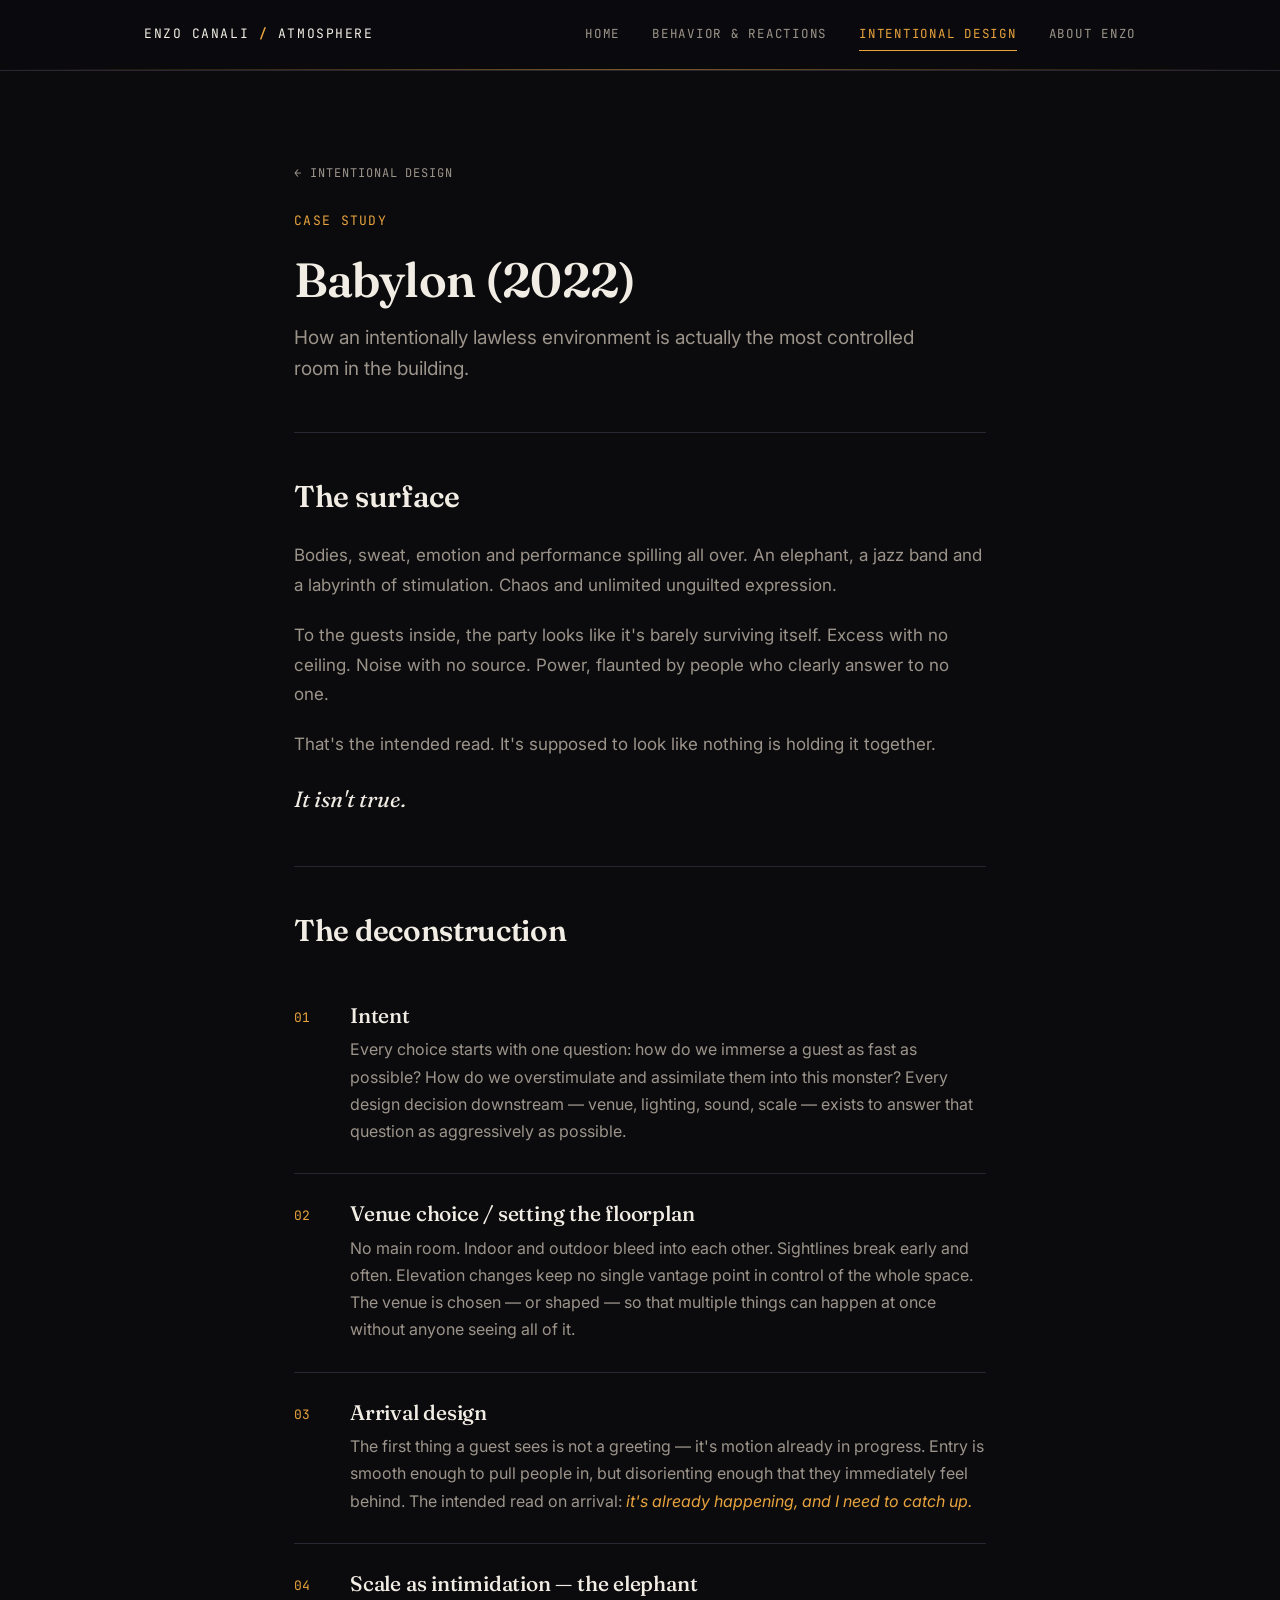
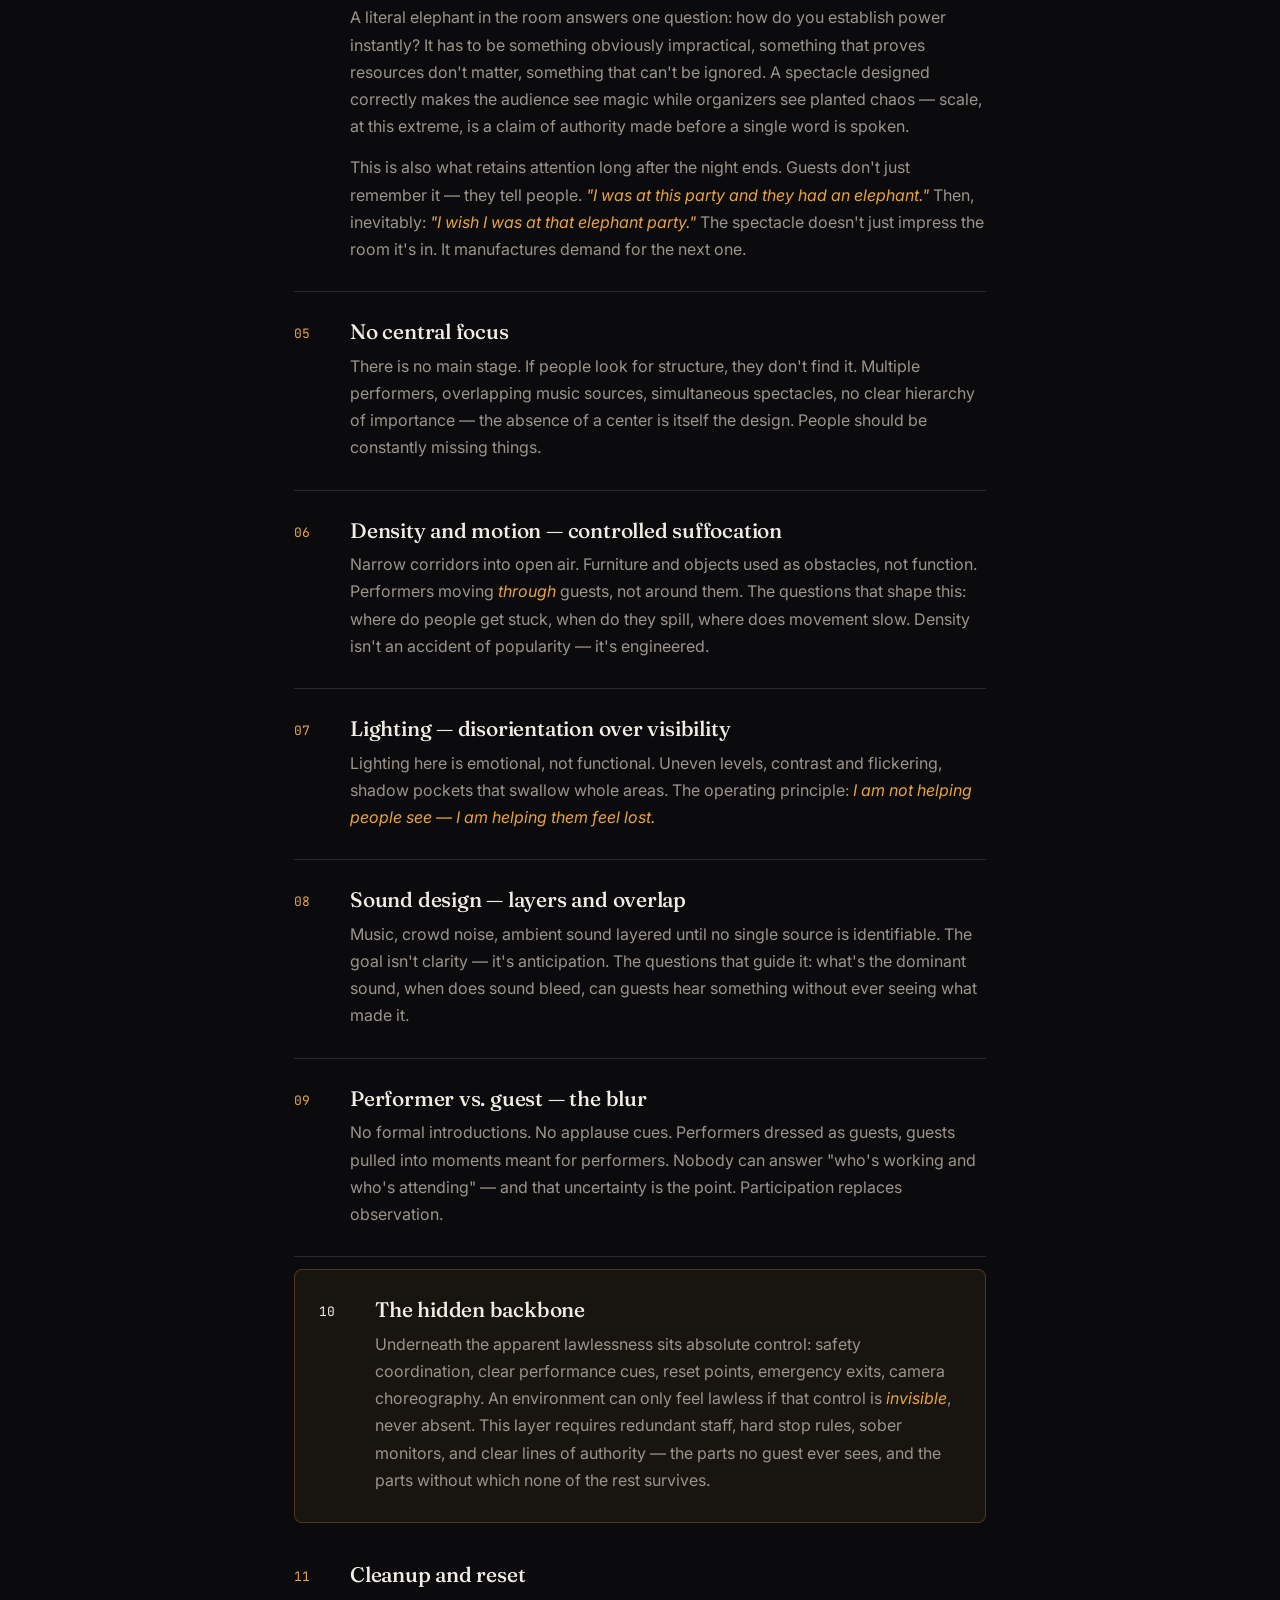
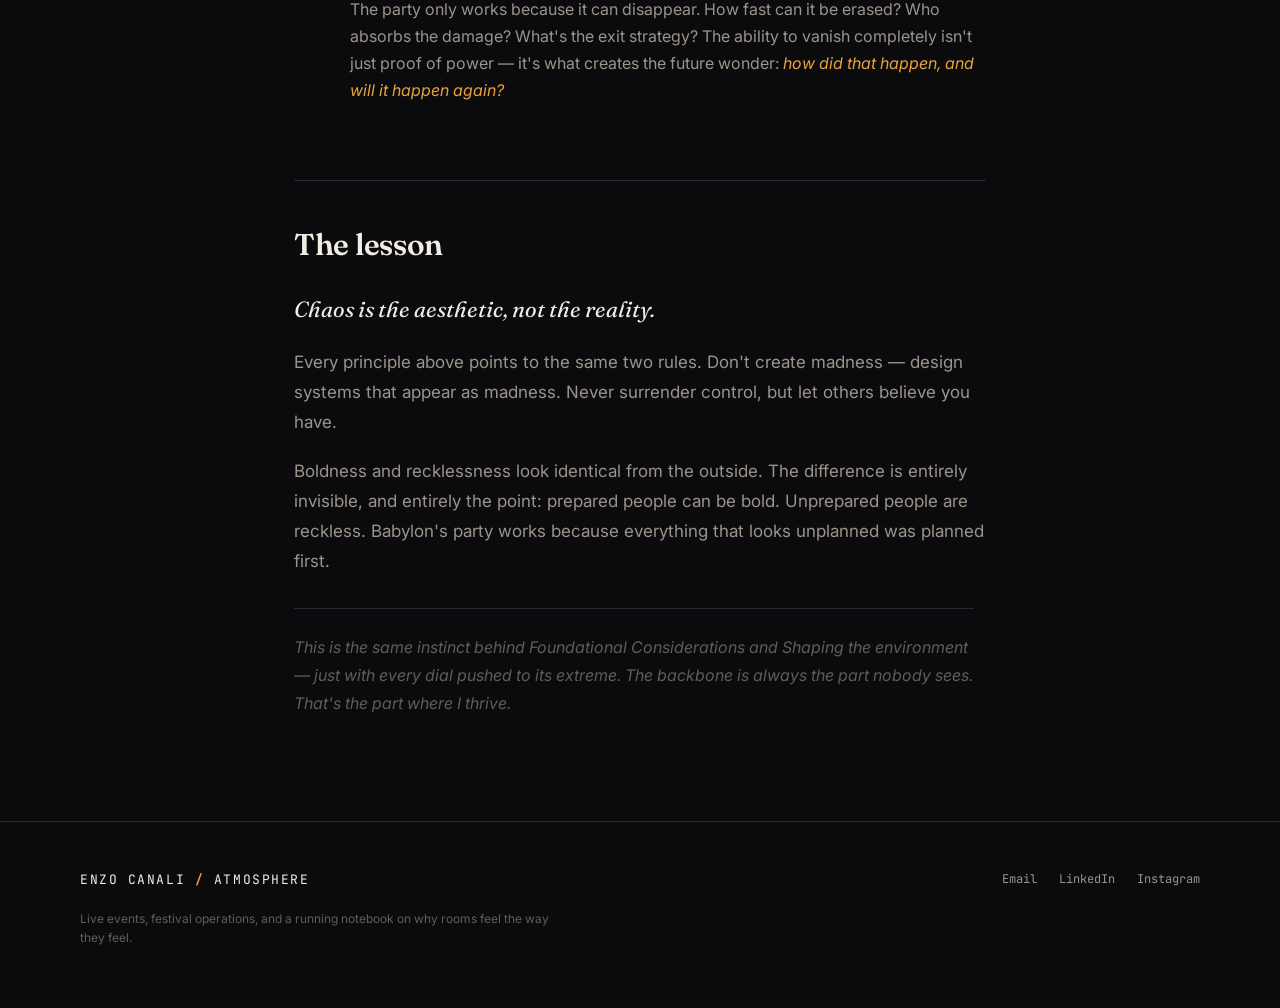
==== babylon-case-study.html @ 4037fc71 "Add Babylon case study and rework Intentional Design page Rename to Intentional Design, replace the " ====
<!DOCTYPE html>
<html lang="en">
<head>
<meta charset="UTF-8">
<meta name="viewport" content="width=device-width, initial-scale=1">
<title>Babylon (2022) — Enzo Canali</title>
<meta name="description" content="A case study in engineered chaos — how an intentionally lawless party is actually the most controlled room in the building.">
<link rel="preconnect" href="https://fonts.googleapis.com">
<link href="https://fonts.googleapis.com/css2?family=Fraunces:opsz,wght@9..144,500;9..144,600;9..144,700&family=Inter:wght@400;500;600&family=JetBrains+Mono:wght@400;500&display=swap" rel="stylesheet">
<link rel="stylesheet" href="styles.css">
</head>
<body>

<div id="blackout"></div>

<header class="site">
  <nav class="nav">
    <a href="index.html" class="brand">Enzo Canali <strong>/</strong> ATMOSPHERE</a>
    <button class="navtoggle">MENU</button>
    <div class="navlinks">
      <a href="index.html">Home</a>
      <a href="crowd-psychology.html">Behavior &amp; Reactions</a>
      <a href="event-planning.html" class="active">Intentional Design</a>
      <a href="past-events.html">About Enzo</a>
    </div>
  </nav>
  <div class="pulse-line"></div>
</header>

<main>

<div class="case-study-page">

  <a href="event-planning.html" class="cs-back">← Intentional Design</a>

  <div class="cs-kicker">Case Study</div>

  <h1 class="cs-title">Babylon (2022)</h1>
  <p class="cs-subtitle">How an intentionally lawless environment is actually the most controlled room in the building.</p>

  <div class="cs-divider"></div>

  <section class="cs-section">
    <h2 class="cs-h2">The surface</h2>
    <p class="cs-body">
      Bodies, sweat, emotion and performance spilling all over. An elephant, a jazz band
      and a labyrinth of stimulation. Chaos and unlimited unguilted expression.
    </p>
    <p class="cs-body">
      To the guests inside, the party looks like it's barely surviving itself.
      Excess with no ceiling. Noise with no source. Power, flaunted by people who
      clearly answer to no one.
    </p>
    <p class="cs-body">
      That's the intended read. It's supposed to look like nothing is holding it together.
    </p>
    <p class="cs-body cs-emphasis">It isn't true.</p>
  </section>

  <div class="cs-divider"></div>

  <section class="cs-section">
    <h2 class="cs-h2">The deconstruction</h2>

    <div class="cs-point">
      <div class="cs-point-num">01</div>
      <div class="cs-point-body">
        <h3 class="cs-point-title">Intent</h3>
        <p>Every choice starts with one question: how do we immerse a guest as fast as
        possible? How do we overstimulate and assimilate them into this monster? Every
        design decision downstream — venue, lighting, sound, scale — exists to answer
        that question as aggressively as possible.</p>
      </div>
    </div>

    <div class="cs-point">
      <div class="cs-point-num">02</div>
      <div class="cs-point-body">
        <h3 class="cs-point-title">Venue choice / setting the floorplan</h3>
        <p>No main room. Indoor and outdoor bleed into each other. Sightlines break
        early and often. Elevation changes keep no single vantage point in control of
        the whole space. The venue is chosen — or shaped — so that multiple things can
        happen at once without anyone seeing all of it.</p>
      </div>
    </div>

    <div class="cs-point">
      <div class="cs-point-num">03</div>
      <div class="cs-point-body">
        <h3 class="cs-point-title">Arrival design</h3>
        <p>The first thing a guest sees is not a greeting — it's motion already in
        progress. Entry is smooth enough to pull people in, but disorienting enough
        that they immediately feel behind. The intended read on arrival:
        <em>it's already happening, and I need to catch up.</em></p>
      </div>
    </div>

    <div class="cs-point">
      <div class="cs-point-num">04</div>
      <div class="cs-point-body">
        <h3 class="cs-point-title">Scale as intimidation — the elephant</h3>
        <p>A literal elephant in the room answers one question: how do you establish
        power instantly? It has to be something obviously impractical, something that
        proves resources don't matter, something that can't be ignored. A spectacle
        designed correctly makes the audience see magic while organizers see planted
        chaos — scale, at this extreme, is a claim of authority made before a single
        word is spoken.</p>
        <p>This is also what retains attention long after the night ends. Guests don't
        just remember it — they tell people. <em>"I was at this party and they had an
        elephant."</em> Then, inevitably: <em>"I wish I was at that elephant party."</em>
        The spectacle doesn't just impress the room it's in. It manufactures demand for
        the next one.</p>
      </div>
    </div>

    <div class="cs-point">
      <div class="cs-point-num">05</div>
      <div class="cs-point-body">
        <h3 class="cs-point-title">No central focus</h3>
        <p>There is no main stage. If people look for structure, they don't find it.
        Multiple performers, overlapping music sources, simultaneous spectacles, no
        clear hierarchy of importance — the absence of a center is itself the design.
        People should be constantly missing things.</p>
      </div>
    </div>

    <div class="cs-point">
      <div class="cs-point-num">06</div>
      <div class="cs-point-body">
        <h3 class="cs-point-title">Density and motion — controlled suffocation</h3>
        <p>Narrow corridors into open air. Furniture and objects used as obstacles,
        not function. Performers moving <em>through</em> guests, not around them. The
        questions that shape this: where do people get stuck, when do they spill,
        where does movement slow. Density isn't an accident of popularity — it's
        engineered.</p>
      </div>
    </div>

    <div class="cs-point">
      <div class="cs-point-num">07</div>
      <div class="cs-point-body">
        <h3 class="cs-point-title">Lighting — disorientation over visibility</h3>
        <p>Lighting here is emotional, not functional. Uneven levels, contrast and
        flickering, shadow pockets that swallow whole areas. The operating principle:
        <em>I am not helping people see — I am helping them feel lost.</em></p>
      </div>
    </div>

    <div class="cs-point">
      <div class="cs-point-num">08</div>
      <div class="cs-point-body">
        <h3 class="cs-point-title">Sound design — layers and overlap</h3>
        <p>Music, crowd noise, ambient sound layered until no single source is
        identifiable. The goal isn't clarity — it's anticipation. The questions that
        guide it: what's the dominant sound, when does sound bleed, can guests hear
        something without ever seeing what made it.</p>
      </div>
    </div>

    <div class="cs-point">
      <div class="cs-point-num">09</div>
      <div class="cs-point-body">
        <h3 class="cs-point-title">Performer vs. guest — the blur</h3>
        <p>No formal introductions. No applause cues. Performers dressed as guests,
        guests pulled into moments meant for performers. Nobody can answer "who's
        working and who's attending" — and that uncertainty is the point.
        Participation replaces observation.</p>
      </div>
    </div>

    <!-- Hidden backbone — the reveal. Visually set apart from the rest of the list. -->
    <div class="cs-point cs-backbone">
      <div class="cs-point-num">10</div>
      <div class="cs-point-body">
        <h3 class="cs-point-title">The hidden backbone</h3>
        <p>Underneath the apparent lawlessness sits absolute control: safety
        coordination, clear performance cues, reset points, emergency exits, camera
        choreography. An environment can only feel lawless if that control is
        <em>invisible</em>, never absent. This layer requires redundant staff, hard
        stop rules, sober monitors, and clear lines of authority — the parts no guest
        ever sees, and the parts without which none of the rest survives.</p>
      </div>
    </div>

    <div class="cs-point">
      <div class="cs-point-num">11</div>
      <div class="cs-point-body">
        <h3 class="cs-point-title">Cleanup and reset</h3>
        <p>The party only works because it can disappear. How fast can it be erased?
        Who absorbs the damage? What's the exit strategy? The ability to vanish
        completely isn't just proof of power — it's what creates the future wonder:
        <em>how did that happen, and will it happen again?</em></p>
      </div>
    </div>

  </section>

  <div class="cs-divider"></div>

  <section class="cs-section">
    <h2 class="cs-h2">The lesson</h2>
    <p class="cs-body cs-emphasis">Chaos is the aesthetic, not the reality.</p>
    <p class="cs-body">
      Every principle above points to the same two rules. Don't create madness —
      design systems that appear as madness. Never surrender control, but let others
      believe you have.
    </p>
    <p class="cs-body">
      Boldness and recklessness look identical from the outside. The difference is
      entirely invisible, and entirely the point: prepared people can be bold.
      Unprepared people are reckless. Babylon's party works because everything that
      looks unplanned was planned first.
    </p>
    <p class="cs-closer">
      This is the same instinct behind Foundational Considerations and Shaping the
      environment — just with every dial pushed to its extreme. The backbone is always
      the part nobody sees. That's the part where I thrive.
    </p>
  </section>

</div>

</main>

<footer class="site">
  <div class="footer-inner">
    <div>
      <div class="brand">Enzo Canali <strong>/</strong> ATMOSPHERE</div>
      <div class="footer-note">Live events, festival operations, and a running notebook on why rooms feel the way they feel.</div>
    </div>
    <div class="footer-links">
      <a href="mailto:Enzo.canali13@gmail.com">Email</a>
      <a href="#">LinkedIn</a>
      <a href="#">Instagram</a>
    </div>
  </div>
</footer>

<script src="script.js"></script>
</body>
</html>
---- styles.css ----
/* ===========================================================
   TOKENS
=========================================================== */
:root{
  --bg:        #0b0b0e;
  --bg-panel:  #131217;
  --bg-panel-2:#1b1920;
  --line:      #2a2732;

  --ink:       #f2ede4;
  --ink-dim:   #9c948a;
  --ink-faint: #625c56;

  --amber:     #e8a33d;
  --amber-dim: #7a5a28;
  --crimson:   #a3273a;
  --violet:    #6f5fa0;

  --display: "Fraunces", "Iowan Old Style", Georgia, serif;
  --body:    "Inter", -apple-system, BlinkMacSystemFont, sans-serif;
  --mono:    "JetBrains Mono", "SF Mono", Menlo, monospace;

  --max: 1120px;
  --pad: clamp(20px, 5vw, 64px);
}

*{ box-sizing:border-box; }
html{ scroll-behavior:smooth; }

body{
  margin:0;
  background:var(--bg);
  color:var(--ink);
  font-family:var(--body);
  font-size:16px;
  line-height:1.6;
  -webkit-font-smoothing:antialiased;
}

img{ max-width:100%; display:block; }
a{ color:inherit; text-decoration:none; }

::selection{ background:var(--amber); color:#1a1305; }

h1,h2,h3,h4{
  font-family:var(--display);
  font-weight:600;
  line-height:1.08;
  margin:0 0 .4em;
  letter-spacing:-0.01em;
}

.eyebrow{
  font-family:var(--mono);
  font-size:12px;
  letter-spacing:.14em;
  text-transform:uppercase;
  color:var(--amber);
  display:inline-flex;
  align-items:center;
  gap:.6em;
  margin-bottom:1.1em;
}
.eyebrow::before{
  content:"";
  width:22px; height:1px;
  background:var(--amber);
  display:inline-block;
}

.wrap{ max-width:var(--max); margin:0 auto; padding:0 var(--pad); }

/* ===========================================================
   SIGNATURE MOTIF — blackout / light flush intro
=========================================================== */
#blackout{
  position:fixed; inset:0; z-index:9999;
  background:
    radial-gradient(ellipse at 50% 40%, rgba(232,163,61,.35), transparent 60%),
    #000;
  pointer-events:none;
  opacity:1;
  animation: flush 1.15s cubic-bezier(.2,.7,.2,1) forwards;
  animation-delay:.15s;
}
@keyframes flush{
  0%   { opacity:1; }
  55%  { opacity:1; }
  100% { opacity:0; }
}
@media (prefers-reduced-motion: reduce){
  #blackout{ display:none; }
}

/* ambient pulse line under nav — slow heartbeat, BPM ~ resting */
.pulse-line{
  height:1px;
  background:linear-gradient(90deg, transparent, var(--amber-dim), transparent);
  animation: pulseGlow 4.4s ease-in-out infinite;
}
@keyframes pulseGlow{
  0%,100%{ opacity:.35; }
  50%{ opacity:1; box-shadow:0 0 12px 1px rgba(232,163,61,.5); }
}
@media (prefers-reduced-motion: reduce){
  .pulse-line{ animation:none; opacity:.5; }
}

/* ===========================================================
   NAV
=========================================================== */
header.site{
  position:sticky; top:0; z-index:50;
  background:rgba(11,11,14,.86);
  backdrop-filter:blur(10px);
  border-bottom:1px solid var(--line);
}
.nav{
  display:flex; align-items:center; justify-content:space-between;
  padding:18px var(--pad);
  max-width:var(--max); margin:0 auto;
}
.brand{
  font-family:var(--mono);
  font-size:13px;
  letter-spacing:.12em;
  text-transform:uppercase;
  color:var(--ink);
}
.brand strong{ color:var(--amber); font-weight:600; }

.navlinks{
  display:flex; gap:clamp(14px,2.6vw,32px);
  font-family:var(--mono);
  font-size:12.5px;
  letter-spacing:.06em;
  text-transform:uppercase;
}
.navlinks a{
  color:var(--ink-dim);
  padding:6px 0;
  border-bottom:1px solid transparent;
  transition:color .2s, border-color .2s;
  white-space:nowrap;
}
.navlinks a:hover{ color:var(--ink); }
.navlinks a.active{ color:var(--amber); border-color:var(--amber); }

.navtoggle{
  display:none;
  background:none; border:1px solid var(--line); color:var(--ink);
  font-family:var(--mono); font-size:12px; padding:8px 12px; border-radius:2px;
}

@media (max-width:760px){
  .navlinks{
    position:fixed; inset:64px 0 auto 0;
    background:var(--bg-panel);
    border-bottom:1px solid var(--line);
    flex-direction:column; gap:0;
    max-height:0; overflow:hidden;
    transition:max-height .3s ease;
  }
  .navlinks.open{ max-height:340px; }
  .navlinks a{ padding:16px var(--pad); border-bottom:1px solid var(--line); width:100%; }
  .navtoggle{ display:block; }
}

/* ===========================================================
   HERO
=========================================================== */
.hero{
  padding:clamp(64px,12vw,120px) var(--pad) clamp(48px,8vw,88px);
  max-width:var(--max); margin:0 auto;
}
.hero h1{
  font-size:clamp(32px,5vw,58px);
  line-height:1.18;
  max-width:40ch;
}
.hero .lede{
  font-size:clamp(16px,2vw,19px);
  color:var(--ink-dim);
  max-width:56ch;
  margin-top:18px;
}
.hero-actions{
  display:flex; gap:14px; flex-wrap:wrap;
  margin-top:36px;
}

.btn{
  font-family:var(--mono);
  font-size:12.5px;
  letter-spacing:.08em;
  text-transform:uppercase;
  padding:14px 22px;
  border-radius:2px;
  display:inline-block;
  transition:transform .15s ease, background .2s, color .2s, border-color .2s;
}
.btn-primary{
  background:var(--amber); color:#1a1305; font-weight:600;
}
.btn-primary:hover{ transform:translateY(-1px); }
.btn-ghost{
  border:1px solid var(--line); color:var(--ink);
}
.btn-ghost:hover{ border-color:var(--amber); color:var(--amber); }

/* ===========================================================
   SECTIONS / GENERIC
=========================================================== */
section{
  padding:clamp(56px,9vw,96px) var(--pad);
  max-width:var(--max); margin:0 auto;
  border-top:1px solid var(--line);
}
section:first-of-type{ border-top:none; }

.section-head{
  display:flex; justify-content:space-between; align-items:flex-end;
  gap:24px; margin-bottom:44px; flex-wrap:wrap;
}
.section-head h2{ font-size:clamp(28px,4vw,42px); max-width:20ch; }
.section-head p{ color:var(--ink-dim); max-width:42ch; margin:0; }

.section-head--stack{
  flex-direction:column; align-items:flex-start; gap:16px;
}
.section-head--stack h2{ max-width:none; }
.section-head--stack p{ max-width:70ch; }

/* stat strip */
.stats{
  display:grid;
  grid-template-columns:1fr;
  gap:16px;
  margin-top:8px;
}
.stat{
  background:var(--bg-panel);
  border:1px solid var(--line);
  border-top:3px solid var(--amber);
  padding:32px 26px;
  transition:background .2s;
}
.stat:hover{ background:var(--bg-panel-2); }
.stat-line{
  margin:0;
  font-family:var(--body);
  font-size:clamp(17px,2vw,19px);
  line-height:1.5;
}
.stat-strong{
  font-family:var(--display);
  font-weight:700;
  font-size:clamp(19px,2.4vw,22px);
  color:var(--amber);
}
.stat-soft{
  font-family:var(--display);
  font-weight:600;
  font-size:clamp(19px,2.4vw,22px);
  color:var(--ink);
}
.stat-muted{
  color:var(--ink-dim);
}

/* card grid */
.cards{
  display:grid;
  grid-template-columns:repeat(auto-fit,minmax(260px,1fr));
  gap:1px;
  background:var(--line);
  border:1px solid var(--line);
}
.card{
  background:var(--bg-panel);
  padding:32px 28px;
  transition:background .2s;
}
.card:hover{ background:var(--bg-panel-2); }

.cards-2col{ grid-template-columns:repeat(2,1fr); }
.cards-2col .card:last-child{ grid-column:1 / -1; }
@media (max-width:600px){ .cards-2col{ grid-template-columns:1fr; } }
.card .num{
  font-family:var(--mono); font-size:12px; color:var(--amber-dim);
  margin-bottom:16px; display:block;
}
.card h3{ font-size:20px; margin-bottom:10px; }
.card p{ color:var(--ink-dim); font-size:14.5px; margin:0; }
.card ul{ color:var(--ink-dim); font-size:14.5px; margin:0 0 14px; padding-left:18px; }
.card li{ margin-bottom:6px; }
.card p + p{ margin-top:12px; }

/* tabbed panel (reuses .card for inner typography/background) */
.tab-list{
  display:flex; gap:10px; flex-wrap:wrap;
}
.tab-btn{
  font-family:var(--mono); font-size:12px; letter-spacing:.05em;
  text-transform:uppercase; white-space:nowrap;
  color:var(--ink-dim);
  background:none;
  border:1px solid var(--line);
  padding:10px 16px;
  cursor:pointer;
  transition:color .2s, border-color .2s;
}
.tab-btn:hover{ color:var(--amber); border-color:var(--amber); }
.tab-btn.active{ color:var(--amber); border-color:var(--amber); }
.tab-panels{ margin-top:20px; }
.tab-panel{ display:none; border:1px solid var(--line); }
.tab-panel.active{ display:block; }
.card a.more{
  display:inline-block; margin-top:16px;
  font-family:var(--mono); font-size:12px; color:var(--amber);
  letter-spacing:.06em; text-transform:uppercase;
}

/* chapter divider between sections */
.section-divider{
  max-width:var(--max);
  margin:0 auto;
  padding:clamp(36px,6vw,64px) var(--pad);
  border-top:1px solid var(--line);
}
.section-divider__rule{
  display:flex;
  align-items:center;
  gap:clamp(16px,3vw,32px);
}
.section-divider__rule::before,
.section-divider__rule::after{
  content:"";
  flex:1;
  height:1px;
  background:var(--line);
}
.section-divider__rule span{
  font-family:var(--mono);
  font-size:13px;
  letter-spacing:.16em;
  text-transform:uppercase;
  color:var(--amber);
  white-space:nowrap;
}
.divider-bridge{
  margin:18px auto 0;
  max-width:60ch;
  text-align:center;
  color:var(--ink-dim);
  font-size:14.5px;
}
.divider-thesis{
  margin:24px auto 0;
  max-width:64ch;
  color:var(--ink);
  font-size:16px;
  line-height:1.6;
}
.section-divider + section{ border-top:none; }

/* divider used as the page-opening block */
.section-divider--lead{
  border-top:none;
  padding-top:clamp(48px,9vw,96px);
}
.section-divider--lead .divider-thesis{
  font-size:clamp(17px,2.2vw,20px);
  color:var(--ink);
}

/* numbered framework list (real sequences only) */
.steps{ counter-reset:step; }
.step{
  position:relative;
  padding:28px 0 28px 64px;
  border-top:1px solid var(--line);
}
.step:first-child{ border-top:none; }
.step::before{
  counter-increment:step;
  content: counter(step, decimal-leading-zero);
  position:absolute; left:0; top:28px;
  font-family:var(--mono); font-size:13px; color:var(--amber);
}
.step h3{ font-size:19px; margin-bottom:8px; }
.step p, .step ul{ color:var(--ink-dim); font-size:14.5px; margin:0; }
.step ul{ margin-top:10px; padding-left:18px; }
.step li{ margin-bottom:4px; }

/* quote / callout */
.callout{
  border-left:2px solid var(--amber);
  padding:4px 0 4px 24px;
  font-family:var(--display);
  font-size:clamp(19px,2.4vw,25px);
  color:var(--ink);
  margin:36px 0;
}
.callout cite{
  display:block; font-style:normal;
  font-family:var(--mono); font-size:12px; color:var(--ink-dim);
  margin-top:10px; letter-spacing:.04em;
}

/* case study block (historic events) */
.case{
  padding:44px 0;
  border-top:1px solid var(--line);
  display:grid; grid-template-columns:220px 1fr; gap:36px;
}
.case:first-child{ border-top:none; }
.case-meta{ font-family:var(--mono); font-size:12px; color:var(--ink-dim); }
.case-meta .tag{
  display:inline-block; margin-top:10px;
  font-size:11px; letter-spacing:.08em; text-transform:uppercase;
  padding:4px 10px; border:1px solid var(--line); color:var(--amber);
}
.case h3{ font-size:24px; margin-bottom:12px; }
.case p{ color:var(--ink-dim); margin-bottom:14px; font-size:15px; }
.case .lesson{
  margin-top:16px; padding-top:16px; border-top:1px solid var(--line);
  font-size:14px; color:var(--ink);
}
.case .lesson strong{ color:var(--amber); font-family:var(--mono); font-size:12px; letter-spacing:.06em; text-transform:uppercase; display:block; margin-bottom:6px; }
@media (max-width:700px){ .case{ grid-template-columns:1fr; } }

/* two-col text */
.two-col{
  display:grid; grid-template-columns:1fr 1fr; gap:48px;
}
@media (max-width:700px){ .two-col{ grid-template-columns:1fr; } }
.two-col h3{ font-size:17px; color:var(--amber); font-family:var(--mono); text-transform:uppercase; letter-spacing:.06em; margin-bottom:14px; }
.two-col p, .two-col ul{ color:var(--ink-dim); font-size:14.5px; }
.two-col ul{ padding-left:18px; }
.two-col li{ margin-bottom:6px; }

/* data readout row (bpm / color psych etc) */
.readouts{ display:grid; grid-template-columns:repeat(auto-fit,minmax(200px,1fr)); gap:14px; margin-top:20px; }
.readout{
  border:1px solid var(--line); padding:16px 18px; background:var(--bg-panel);
}
.readout .k{ font-family:var(--mono); font-size:11px; color:var(--ink-faint); text-transform:uppercase; letter-spacing:.08em; }
.readout .v{ font-family:var(--mono); font-size:15px; color:var(--amber); margin-top:6px; }

/* ===========================================================
   JUMP NAV
=========================================================== */
.jumpnav-wrap{
  border-top:1px solid var(--line);
  border-bottom:1px solid var(--line);
  padding:18px var(--pad);
  position:sticky; top:65px; z-index:40;
  background:rgba(11,11,14,.9);
  backdrop-filter:blur(8px);
}
.jumpnav{
  max-width:var(--max); margin:0 auto;
  display:flex; gap:10px; overflow-x:auto;
  justify-content:center; flex-wrap:wrap;
  scrollbar-width:none;
}
.jumpnav::-webkit-scrollbar{ display:none; }
.jumpnav a{
  font-family:var(--mono); font-size:12px; letter-spacing:.05em;
  text-transform:uppercase; white-space:nowrap;
  color:var(--ink-dim);
  border:1px solid var(--line);
  padding:8px 14px;
  transition:color .2s, border-color .2s;
}
.jumpnav a:hover{ color:var(--amber); border-color:var(--amber); }
.jumpnav .jn-sep{
  color:var(--ink-faint); align-self:center; font-family:var(--mono); font-size:12px;
}

/* ===========================================================
   UT EVENTS GALLERY
=========================================================== */
.ut-event{
  padding:44px 0;
  border-top:1px solid var(--line);
}
.ut-event:first-child{ border-top:none; }
.ut-event-head{
  display:flex; justify-content:space-between; align-items:flex-start;
  gap:24px; flex-wrap:wrap; margin-bottom:22px;
}
.ut-event-head h3{ font-size:24px; margin-bottom:8px; }
.ut-event-head p{ color:var(--ink-dim); font-size:14.5px; max-width:56ch; margin:0; }
.ut-event-tag{
  font-family:var(--mono); font-size:11px; letter-spacing:.08em; text-transform:uppercase;
  color:var(--amber); border:1px solid var(--line); padding:5px 11px;
  white-space:nowrap;
}

.video-embed{
  position:relative;
  width:100%;
  padding-bottom:56.25%; /* 16:9 */
  height:0;
  overflow:hidden;
  background:var(--bg-panel);
  border:1px solid var(--line);
}
.video-embed iframe{
  position:absolute;
  top:0; left:0;
  width:100%; height:100%;
  border:0;
}

/* Shake the Summer: description spans the full video width */
#shake-the-summer .ut-event-head{ flex-wrap:nowrap; align-items:flex-start; }
#shake-the-summer .ut-event-head > div{ flex:1 1 0; min-width:0; }
#shake-the-summer .ut-event-head p{ max-width:none; }

/* Surrealia: video panel on the right; description + photos stacked on the left, matched to video height */
.surrealia-panels{
  display:flex;
  gap:24px;
  align-items:stretch;
}
.surrealia-col{
  flex:1 1 auto;
  min-width:0;
  display:flex;
  flex-direction:column;
  gap:20px;
}
.surrealia-desc{
  color:var(--ink-dim);
  font-size:14.5px;
  max-width:64ch;
  margin:0;
}
.surrealia-col .gallery-grid{
  flex:1 1 auto;
  grid-template-columns:repeat(2,1fr);
  grid-auto-rows:1fr;
}
.surrealia-video{
  flex:0 0 auto;
  align-self:flex-start;
  width:min(340px,40vw);
  max-height:620px;
  border-radius:4px;
  background:#000;
}
@media (max-width:720px){
  .surrealia-panels{ flex-direction:column; }
  .surrealia-video{ width:100%; max-width:360px; }
}

.gallery-grid{
  display:grid;
  grid-template-columns:repeat(auto-fill,minmax(180px,1fr));
  gap:6px;
}
.gallery-thumb{
  position:relative;
  aspect-ratio:4/3;
  overflow:hidden;
  background:var(--bg-panel);
  cursor:zoom-in;
}
.gallery-thumb img{
  width:100%; height:100%; object-fit:cover;
  display:block;
  filter:grayscale(15%) contrast(1.02);
  transition:transform .5s ease, filter .3s ease;
}
.gallery-thumb:hover img{
  transform:scale(1.05);
  filter:grayscale(0%) contrast(1.05);
}
.gallery-thumb::after{
  content:"";
  position:absolute; inset:0;
  box-shadow:inset 0 0 0 1px var(--line);
  pointer-events:none;
}

/* lightbox */
#lightbox{
  position:fixed; inset:0; z-index:200;
  background:rgba(6,6,8,.94);
  display:none;
  align-items:center; justify-content:center;
  padding:40px;
}
#lightbox.open{ display:flex; }
#lightbox img{
  max-width:90vw; max-height:85vh;
  object-fit:contain;
  box-shadow:0 20px 60px rgba(0,0,0,.5);
}
#lightbox .lb-close{
  position:absolute; top:22px; right:28px;
  font-family:var(--mono); font-size:13px; letter-spacing:.08em; text-transform:uppercase;
  color:var(--ink); border:1px solid var(--line); padding:8px 14px; cursor:pointer;
  background:transparent;
}
#lightbox .lb-close:hover{ border-color:var(--amber); color:var(--amber); }
#lightbox .lb-nav{
  position:absolute; top:50%; transform:translateY(-50%);
  font-family:var(--mono); font-size:22px; color:var(--ink);
  background:transparent; border:1px solid var(--line);
  width:44px; height:44px; cursor:pointer;
}
#lightbox .lb-nav:hover{ border-color:var(--amber); color:var(--amber); }
#lightbox .lb-prev{ left:22px; }
#lightbox .lb-next{ right:22px; }
@media (max-width:600px){
  #lightbox .lb-nav{ width:38px; height:38px; font-size:18px; }
  #lightbox .lb-close{ top:14px; right:14px; }
}

/* footer */
footer.site{
  border-top:1px solid var(--line);
  padding:48px var(--pad) 60px;
}
.footer-inner{
  max-width:var(--max); margin:0 auto;
  display:flex; justify-content:space-between; flex-wrap:wrap; gap:24px;
}
.footer-inner .brand{ margin-bottom:6px; }
.footer-links{ display:flex; gap:22px; font-family:var(--mono); font-size:12px; color:var(--ink-dim); }
.footer-links a:hover{ color:var(--amber); }
.footer-note{ color:var(--ink-faint); font-size:12px; margin-top:18px; max-width:60ch; }

@media (max-width:600px){
  .footer-inner{ flex-direction:column; }
}

/* ===========================================================
   CASE STUDY PAGE
=========================================================== */
.case-study-page{
  max-width:820px;
  margin:0 auto;
  padding:clamp(56px,9vw,88px) var(--pad) clamp(64px,10vw,104px);
}

/* neutralize the generic section rule inside the reading column */
.case-study-page .cs-section{
  max-width:none;
  margin:0;
  padding:0;
  border-top:none;
}

.cs-back{
  display:inline-block;
  font-family:var(--mono);
  font-size:12px;
  letter-spacing:.08em;
  text-transform:uppercase;
  color:var(--ink-dim);
  margin-bottom:28px;
  transition:color .2s;
}
.cs-back:hover{ color:var(--amber); }

.cs-kicker{
  font-family:var(--mono);
  font-size:13px;
  letter-spacing:.1em;
  text-transform:uppercase;
  color:var(--amber);
  margin-bottom:20px;
}

.cs-title{
  font-family:var(--display);
  font-size:clamp(34px,6vw,48px);
  color:var(--ink);
  margin:0 0 16px;
  line-height:1.15;
}

.cs-subtitle{
  font-size:19px;
  line-height:1.6;
  color:var(--ink-dim);
  max-width:640px;
  margin:0 0 40px;
}

.cs-divider{
  height:1px;
  background:var(--line);
  margin:48px 0;
}

.cs-h2{
  font-family:var(--display);
  font-size:clamp(24px,4vw,30px);
  color:var(--ink);
  margin:0 0 28px;
}

.cs-body{
  font-size:17px;
  line-height:1.75;
  color:var(--ink-dim);
  max-width:720px;
  margin:0 0 20px;
}

.cs-emphasis{
  font-family:var(--display);
  font-size:22px;
  font-style:italic;
  color:var(--ink);
}

.cs-point{
  display:flex;
  gap:24px;
  padding:28px 0;
  border-bottom:1px solid var(--line);
}
.cs-point:last-child{ border-bottom:none; }

.cs-point-num{
  flex-shrink:0;
  width:32px;
  padding-top:4px;
  font-family:var(--mono);
  font-size:13px;
  color:var(--amber);
}

.cs-point-body{ flex:1; }

.cs-point-title{
  font-family:var(--display);
  font-size:21px;
  font-weight:500;
  color:var(--ink);
  margin:0 0 10px;
}

.cs-point-body p{
  font-size:16px;
  line-height:1.7;
  color:var(--ink-dim);
  margin:0 0 14px;
}
.cs-point-body p:last-child{ margin-bottom:0; }

.cs-point-body em{
  font-style:italic;
  color:var(--amber);
}

/* hidden backbone — the reveal, set apart from the surrounding list */
.cs-backbone{
  background:rgba(232,163,61,.06);
  border:1px solid rgba(232,163,61,.25);
  border-radius:8px;
  padding:28px 24px;
  margin:12px 0;
}
.cs-backbone .cs-point-num{ color:var(--ink); }

.cs-closer{
  font-size:16px;
  line-height:1.75;
  font-style:italic;
  color:var(--ink-faint);
  max-width:680px;
  margin:32px 0 0;
  padding-top:24px;
  border-top:1px solid var(--line);
}

@media (max-width:640px){
  .cs-point{ flex-direction:column; gap:8px; }
}

/* case study link callout (in a step list, not a numbered step) */
.step-callout{
  display:block;
  margin-top:28px;
  padding:24px;
  border:1px solid var(--amber-dim);
  background:rgba(232,163,61,.05);
  transition:border-color .2s, background .2s;
}
.step-callout:hover{
  border-color:var(--amber);
  background:rgba(232,163,61,.09);
}
.step-callout .sc-eyebrow{
  display:block;
  font-family:var(--mono);
  font-size:11px;
  letter-spacing:.14em;
  text-transform:uppercase;
  color:var(--amber);
  margin-bottom:8px;
}
.step-callout .sc-title{
  display:block;
  font-family:var(--display);
  font-size:19px;
  color:var(--ink);
  margin-bottom:12px;
}
.step-callout .sc-cta{
  display:block;
  font-family:var(--mono);
  font-size:12px;
  letter-spacing:.06em;
  text-transform:uppercase;
  color:var(--amber);
}
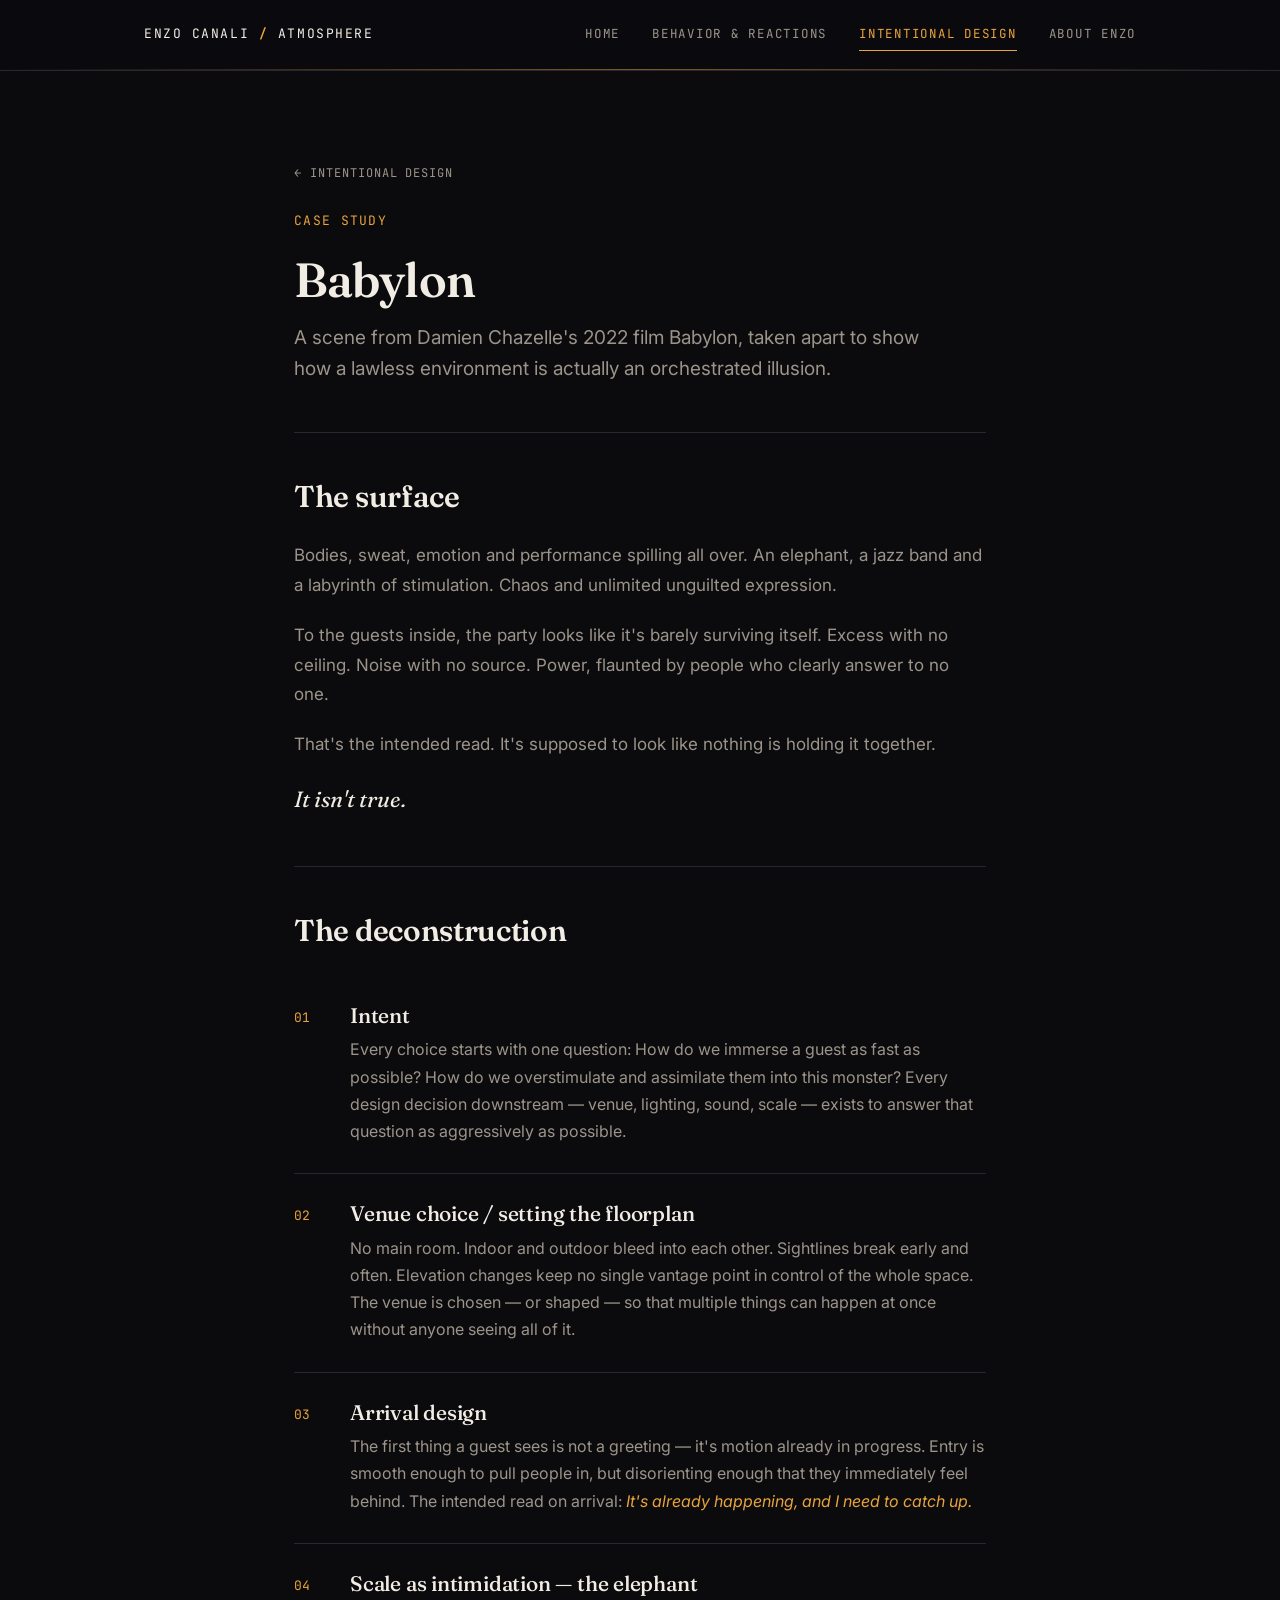
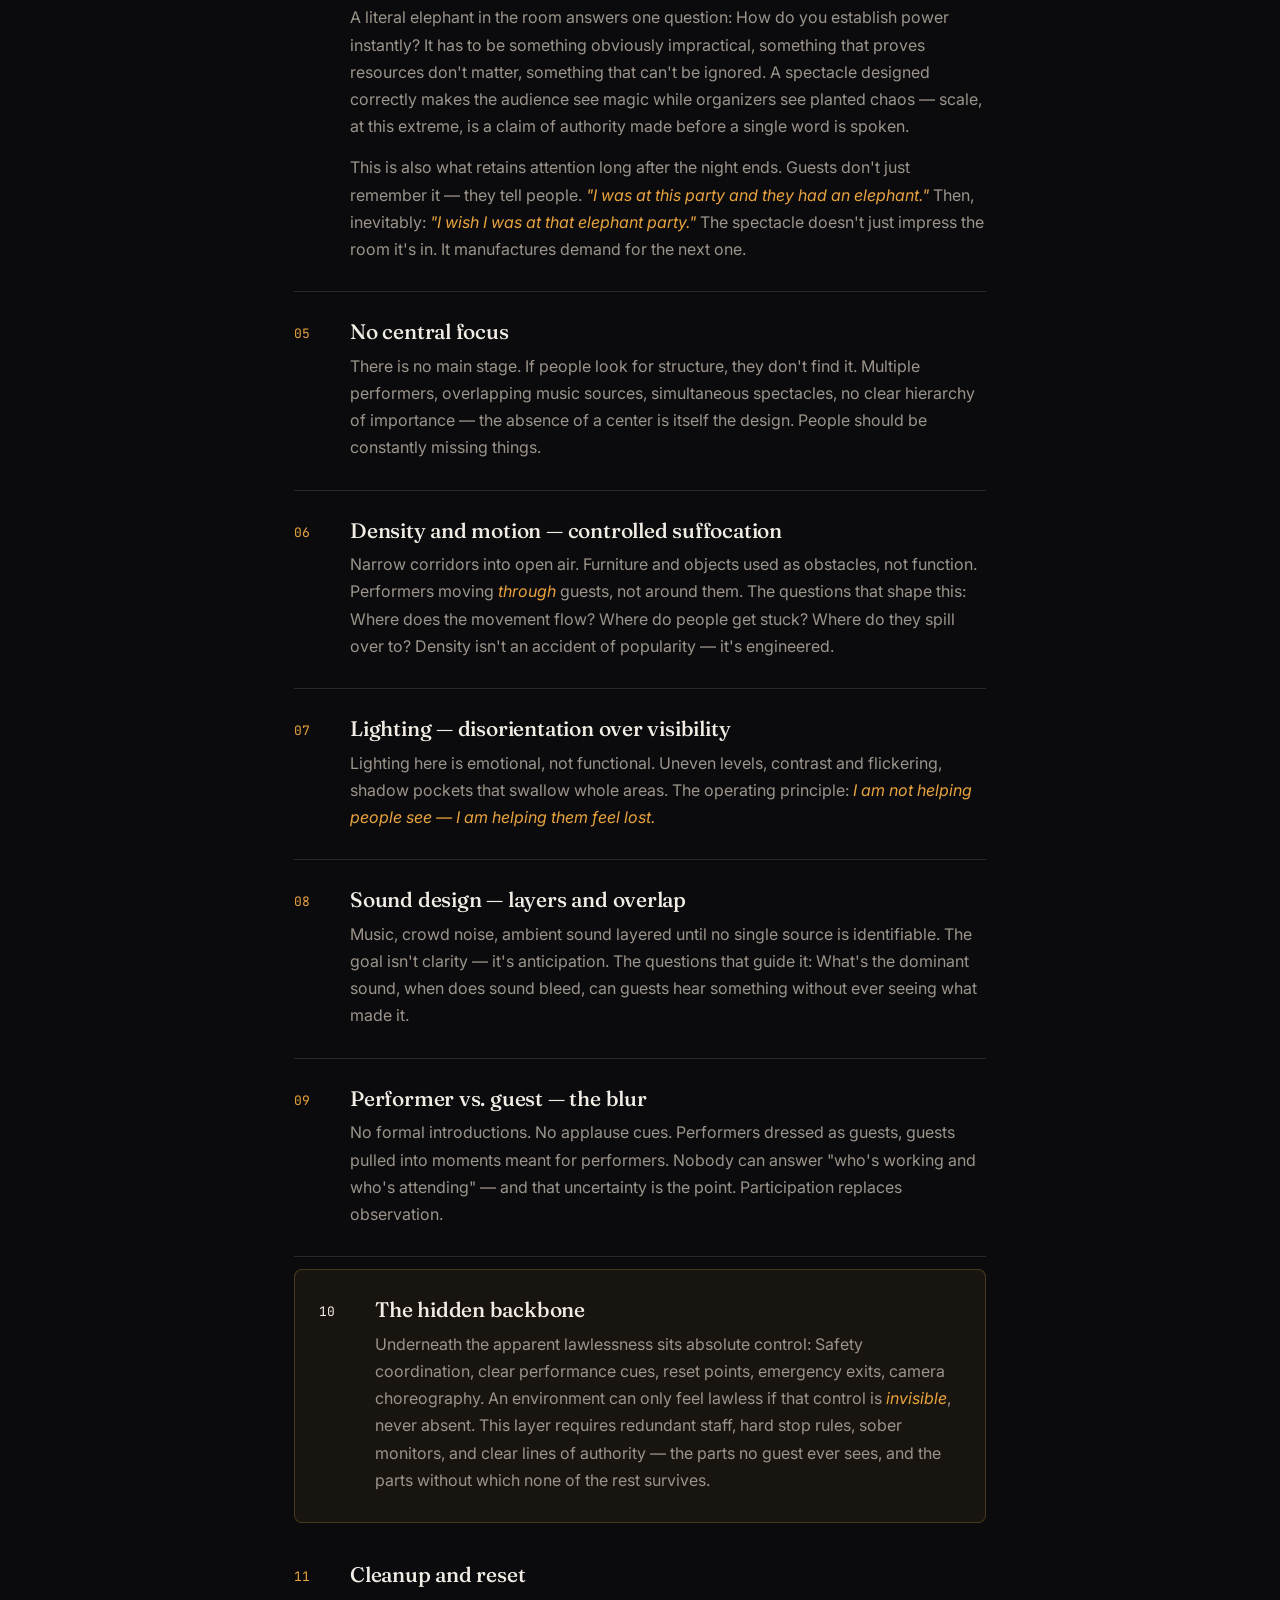
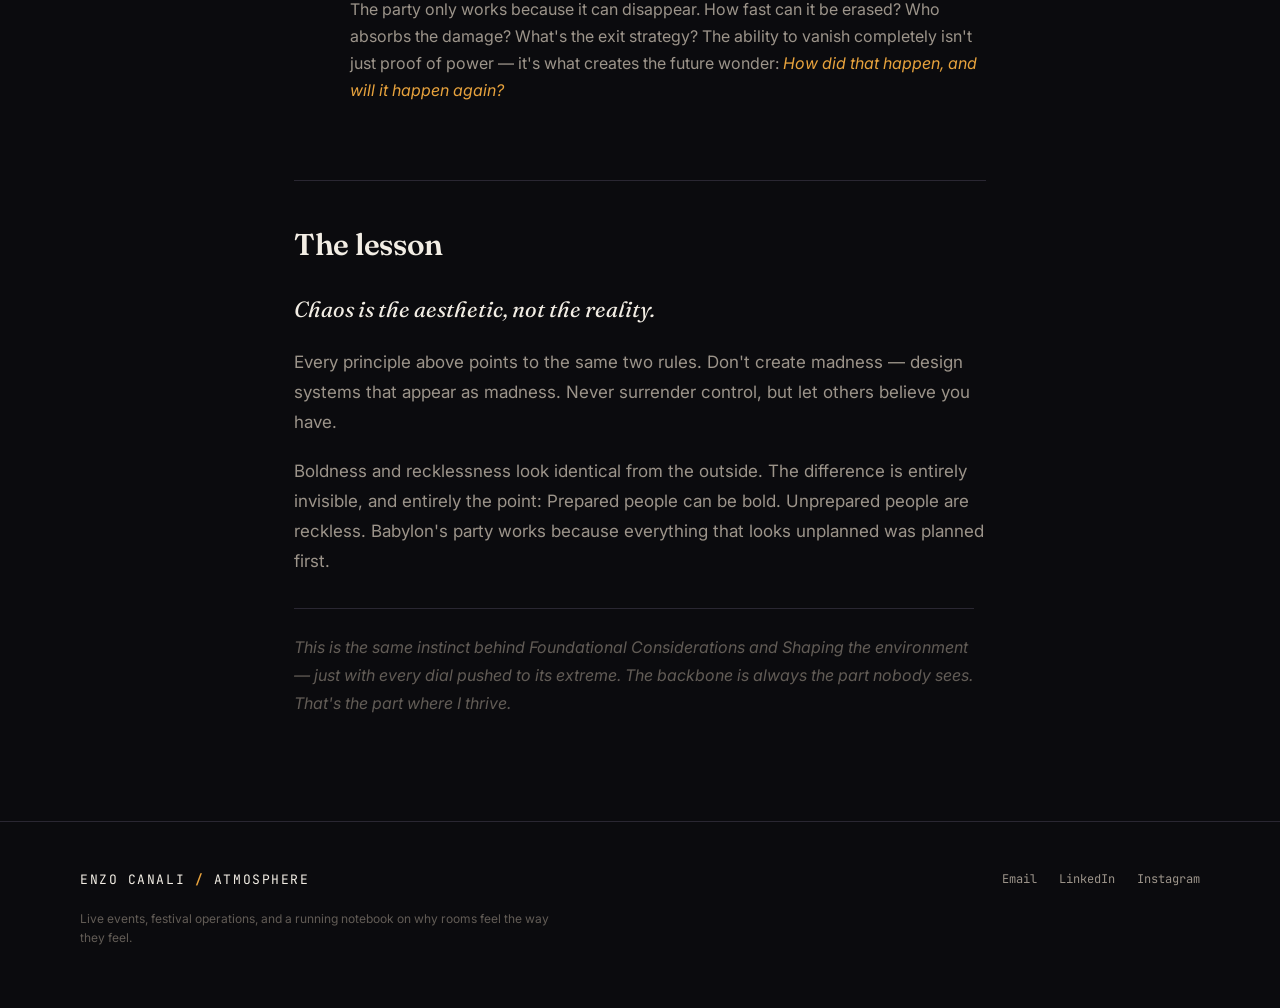
==== commit f9c681cb: "Polish Intentional Design layout and capitalize post-colon copy Rework the lead divider hierarchy (s" ====
--- a/babylon-case-study.html
+++ b/babylon-case-study.html
@@ -3,8 +3,8 @@
 <head>
 <meta charset="UTF-8">
 <meta name="viewport" content="width=device-width, initial-scale=1">
-<title>Babylon (2022) — Enzo Canali</title>
-<meta name="description" content="A case study in engineered chaos — how an intentionally lawless party is actually the most controlled room in the building.">
+<title>Babylon — Enzo Canali</title>
+<meta name="description" content="A scene from Damien Chazelle's 2022 film Babylon, taken apart to show how a lawless environment is actually an orchestrated illusion.">
 <link rel="preconnect" href="https://fonts.googleapis.com">
 <link href="https://fonts.googleapis.com/css2?family=Fraunces:opsz,wght@9..144,500;9..144,600;9..144,700&family=Inter:wght@400;500;600&family=JetBrains+Mono:wght@400;500&display=swap" rel="stylesheet">
 <link rel="stylesheet" href="styles.css">
@@ -35,8 +35,8 @@
 
   <div class="cs-kicker">Case Study</div>
 
-  <h1 class="cs-title">Babylon (2022)</h1>
-  <p class="cs-subtitle">How an intentionally lawless environment is actually the most controlled room in the building.</p>
+  <h1 class="cs-title">Babylon</h1>
+  <p class="cs-subtitle">A scene from Damien Chazelle's 2022 film Babylon, taken apart to show how a lawless environment is actually an orchestrated illusion.</p>
 
   <div class="cs-divider"></div>
 
@@ -66,7 +66,7 @@
       <div class="cs-point-num">01</div>
       <div class="cs-point-body">
         <h3 class="cs-point-title">Intent</h3>
-        <p>Every choice starts with one question: how do we immerse a guest as fast as
+        <p>Every choice starts with one question: How do we immerse a guest as fast as
         possible? How do we overstimulate and assimilate them into this monster? Every
         design decision downstream — venue, lighting, sound, scale — exists to answer
         that question as aggressively as possible.</p>
@@ -91,7 +91,7 @@
         <p>The first thing a guest sees is not a greeting — it's motion already in
         progress. Entry is smooth enough to pull people in, but disorienting enough
         that they immediately feel behind. The intended read on arrival:
-        <em>it's already happening, and I need to catch up.</em></p>
+        <em>It's already happening, and I need to catch up.</em></p>
       </div>
     </div>
 
@@ -99,7 +99,7 @@
       <div class="cs-point-num">04</div>
       <div class="cs-point-body">
         <h3 class="cs-point-title">Scale as intimidation — the elephant</h3>
-        <p>A literal elephant in the room answers one question: how do you establish
+        <p>A literal elephant in the room answers one question: How do you establish
         power instantly? It has to be something obviously impractical, something that
         proves resources don't matter, something that can't be ignored. A spectacle
         designed correctly makes the audience see magic while organizers see planted
@@ -130,9 +130,9 @@
         <h3 class="cs-point-title">Density and motion — controlled suffocation</h3>
         <p>Narrow corridors into open air. Furniture and objects used as obstacles,
         not function. Performers moving <em>through</em> guests, not around them. The
-        questions that shape this: where do people get stuck, when do they spill,
-        where does movement slow. Density isn't an accident of popularity — it's
-        engineered.</p>
+        questions that shape this: Where does the movement flow? Where do people get
+        stuck? Where do they spill over to? Density isn't an accident of popularity —
+        it's engineered.</p>
       </div>
     </div>
 
@@ -152,7 +152,7 @@
         <h3 class="cs-point-title">Sound design — layers and overlap</h3>
         <p>Music, crowd noise, ambient sound layered until no single source is
         identifiable. The goal isn't clarity — it's anticipation. The questions that
-        guide it: what's the dominant sound, when does sound bleed, can guests hear
+        guide it: What's the dominant sound, when does sound bleed, can guests hear
         something without ever seeing what made it.</p>
       </div>
     </div>
@@ -173,7 +173,7 @@
       <div class="cs-point-num">10</div>
       <div class="cs-point-body">
         <h3 class="cs-point-title">The hidden backbone</h3>
-        <p>Underneath the apparent lawlessness sits absolute control: safety
+        <p>Underneath the apparent lawlessness sits absolute control: Safety
         coordination, clear performance cues, reset points, emergency exits, camera
         choreography. An environment can only feel lawless if that control is
         <em>invisible</em>, never absent. This layer requires redundant staff, hard
@@ -189,7 +189,7 @@
         <p>The party only works because it can disappear. How fast can it be erased?
         Who absorbs the damage? What's the exit strategy? The ability to vanish
         completely isn't just proof of power — it's what creates the future wonder:
-        <em>how did that happen, and will it happen again?</em></p>
+        <em>How did that happen, and will it happen again?</em></p>
       </div>
     </div>
 
@@ -207,7 +207,7 @@
     </p>
     <p class="cs-body">
       Boldness and recklessness look identical from the outside. The difference is
-      entirely invisible, and entirely the point: prepared people can be bold.
+      entirely invisible, and entirely the point: Prepared people can be bold.
       Unprepared people are reckless. Babylon's party works because everything that
       looks unplanned was planned first.
     </p>
--- a/styles.css
+++ b/styles.css
@@ -231,6 +231,8 @@
 .section-head--stack h2{ max-width:none; }
 .section-head--stack p{ max-width:70ch; }
 
+.section-head--solo h2{ max-width:none; }
+
 /* stat strip */
 .stats{
   display:grid;
@@ -368,10 +370,33 @@
 .section-divider--lead{
   border-top:none;
   padding-top:clamp(48px,9vw,96px);
+  padding-bottom:clamp(16px,2.5vw,28px);
+}
+.section-divider--lead + section{
+  padding-top:clamp(24px,4vw,40px);
+}
+.section-divider--lead .section-divider__rule span{
+  font-size:clamp(15px,1.8vw,18px);
+  letter-spacing:.2em;
+}
+.section-divider--lead .divider-bridge{
+  margin:clamp(34px,5vw,54px) 0 0;
+  max-width:640px;
+  text-align:left;
+  font-family:var(--display);
+  font-weight:600;
+  font-size:clamp(21px,3vw,27px);
+  line-height:1.3;
+  letter-spacing:-0.01em;
+  color:var(--ink);
 }
 .section-divider--lead .divider-thesis{
-  font-size:clamp(17px,2.2vw,20px);
-  color:var(--ink);
+  margin:clamp(22px,3.5vw,34px) 0 0;
+  max-width:640px;
+  text-align:left;
+  font-size:16.5px;
+  line-height:1.7;
+  color:var(--ink-dim);
 }
 
 /* numbered framework list (real sequences only) */
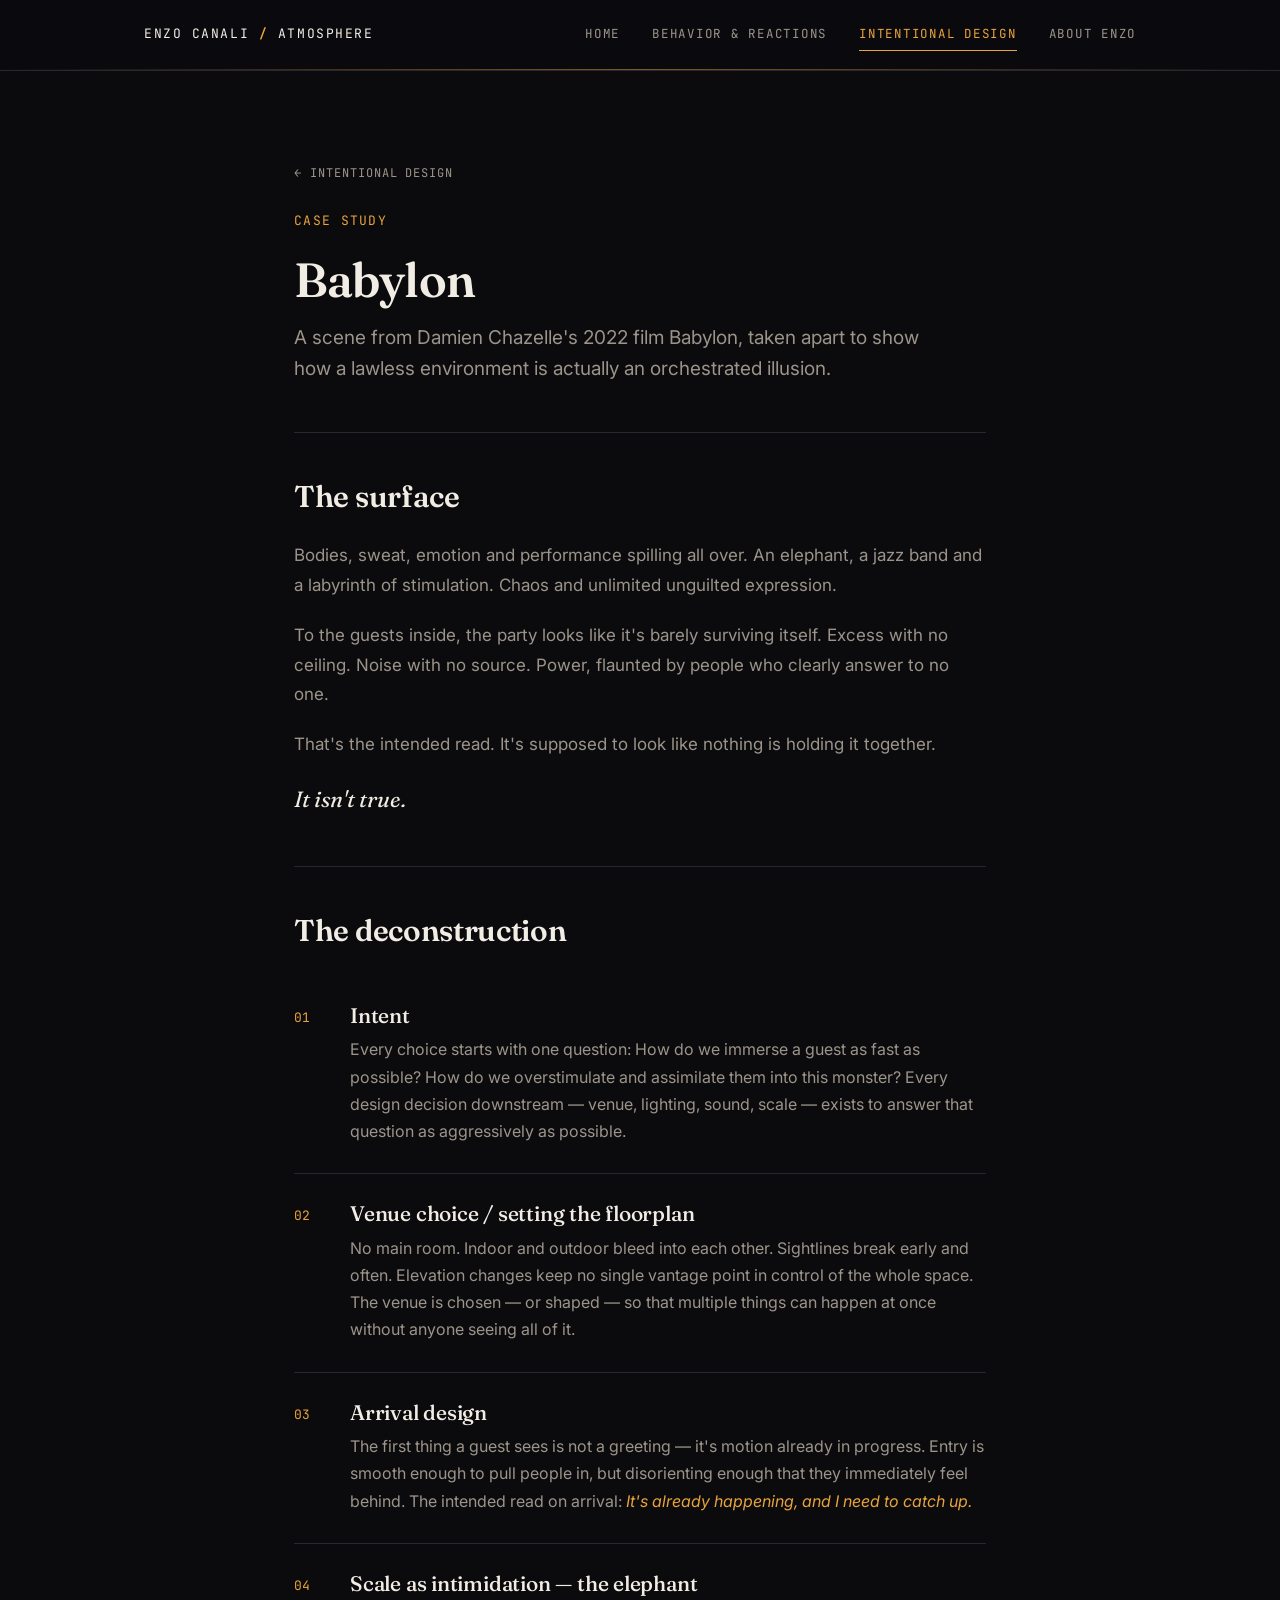
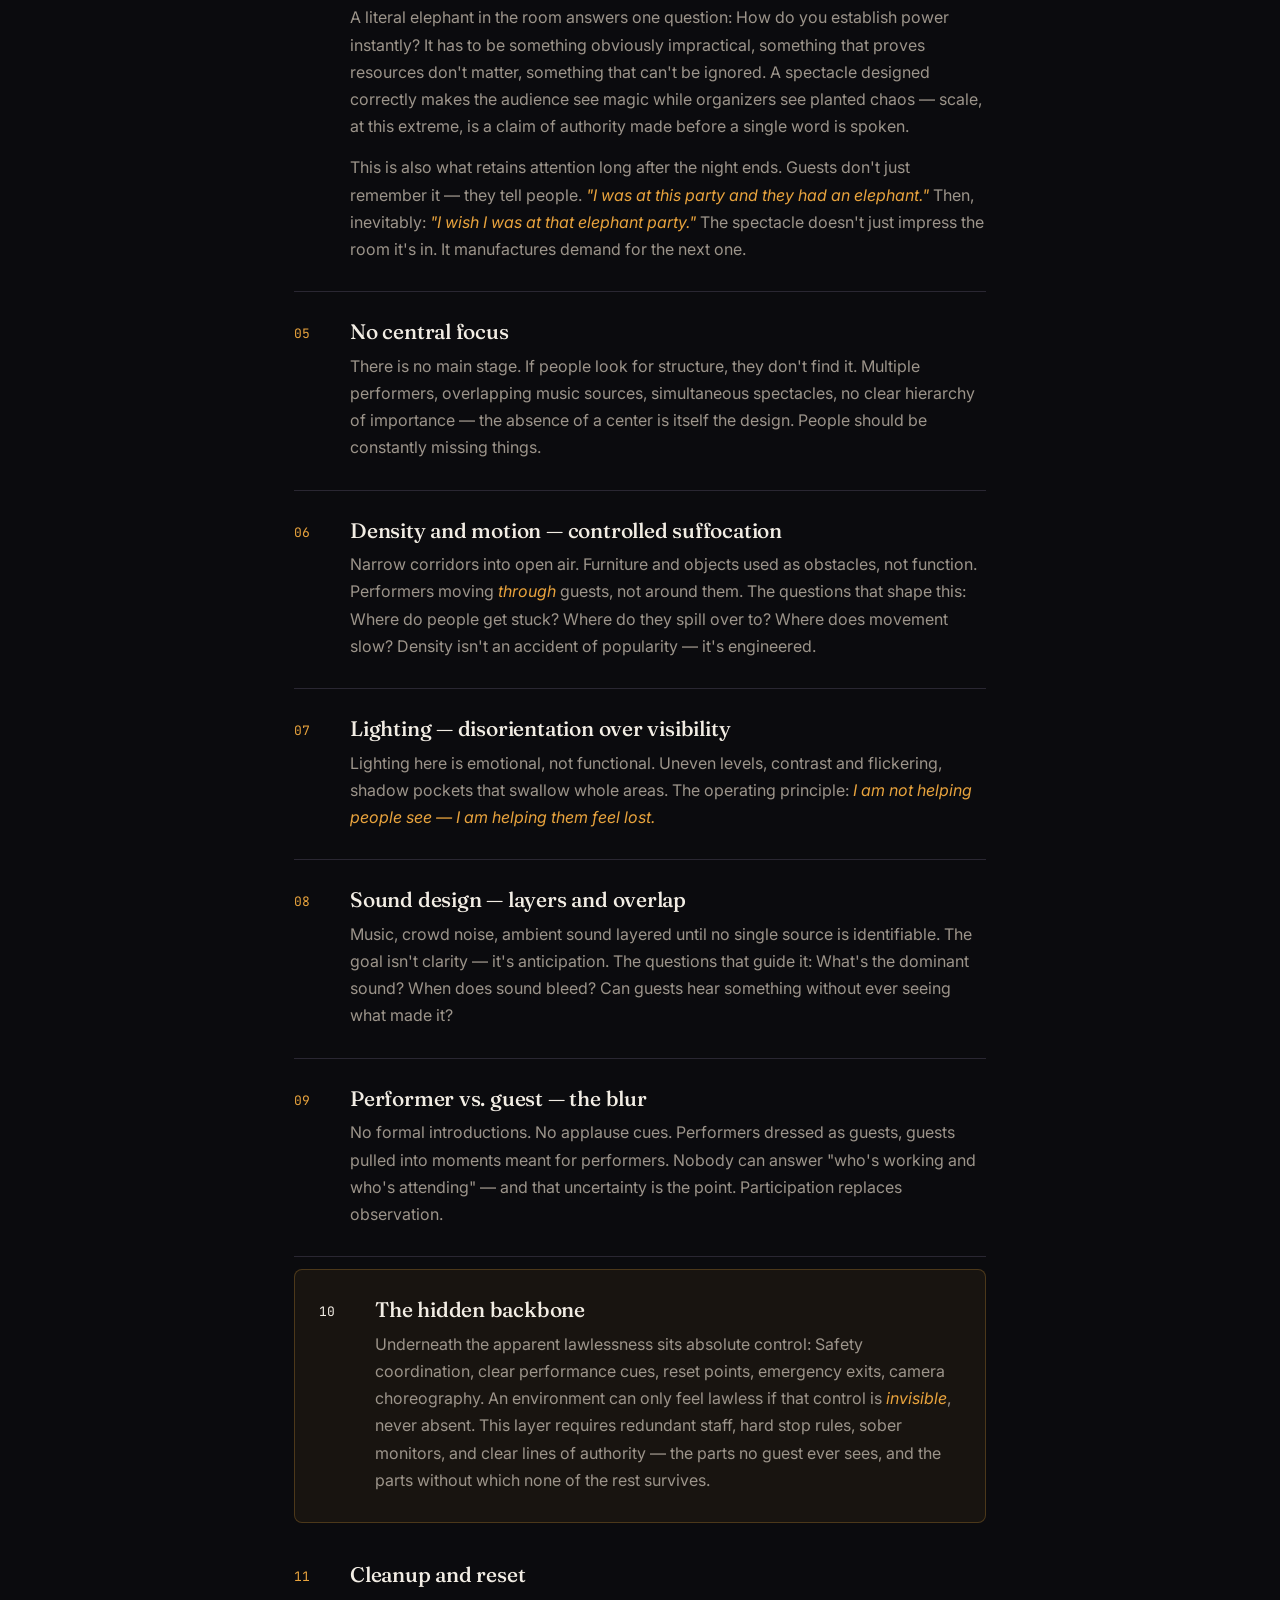
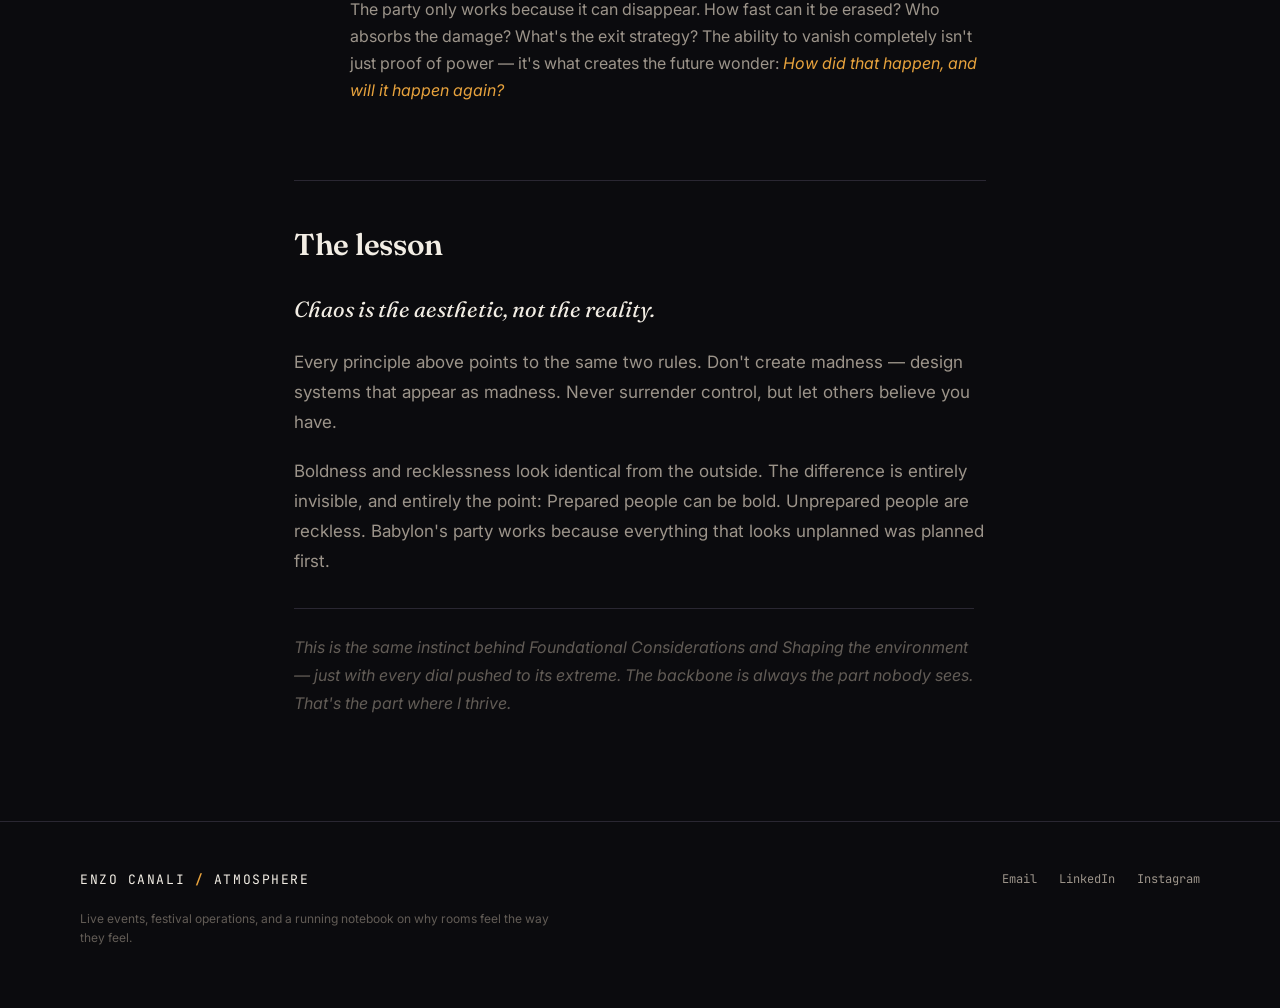
==== commit 35969ceb: "Correct Babylon density and sound-design question sets Co-Authored-By: Claude Sonnet 5 <noreply@anth" ====
--- a/babylon-case-study.html
+++ b/babylon-case-study.html
@@ -130,8 +130,8 @@
         <h3 class="cs-point-title">Density and motion — controlled suffocation</h3>
         <p>Narrow corridors into open air. Furniture and objects used as obstacles,
         not function. Performers moving <em>through</em> guests, not around them. The
-        questions that shape this: Where does the movement flow? Where do people get
-        stuck? Where do they spill over to? Density isn't an accident of popularity —
+        questions that shape this: Where do people get stuck? Where do they spill
+        over to? Where does movement slow? Density isn't an accident of popularity —
         it's engineered.</p>
       </div>
     </div>
@@ -152,8 +152,8 @@
         <h3 class="cs-point-title">Sound design — layers and overlap</h3>
         <p>Music, crowd noise, ambient sound layered until no single source is
         identifiable. The goal isn't clarity — it's anticipation. The questions that
-        guide it: What's the dominant sound, when does sound bleed, can guests hear
-        something without ever seeing what made it.</p>
+        guide it: What's the dominant sound? When does sound bleed? Can guests hear
+        something without ever seeing what made it?</p>
       </div>
     </div>
 
